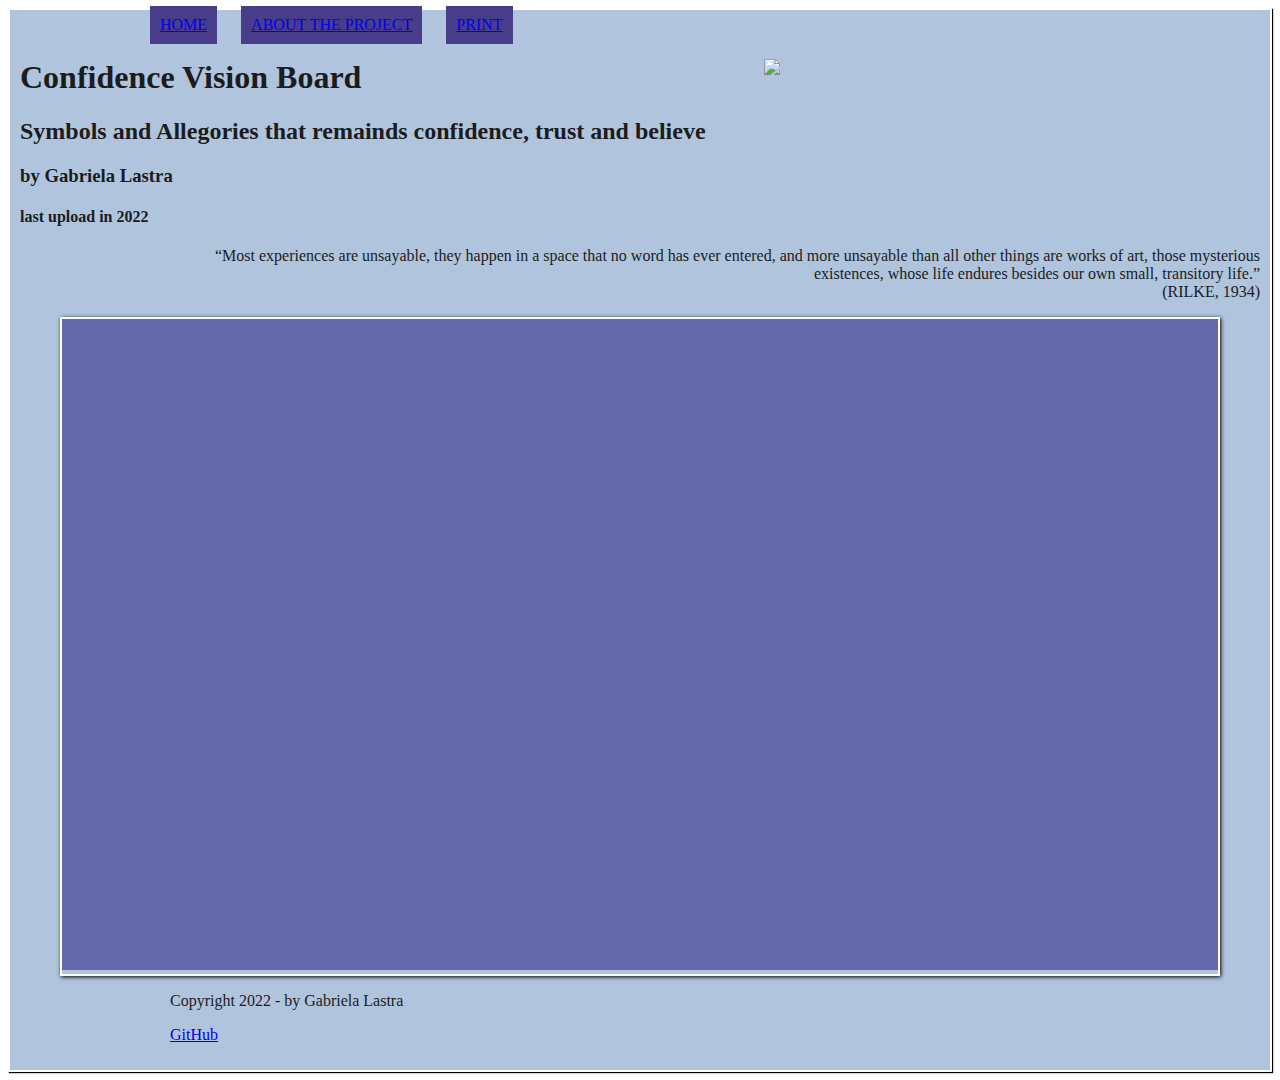
==== index.html @ 34f32f55 "Add files via upload" ====
<!DOCTYPE HTML>
<html>
<head>
	<meta charset="UTF-8">
	<title>CONFIDENCE VISIONBOARD</title>
	<link rel="stylesheet" type="text/css" href="_css/style.css">
</head>

<body>

<div id='interface'>
	<header id='cabecalho'>
		<nav id='menu'>
			<h1>Menu</h1>
			<ul>
				<li><a href='index.html'>Home</a></li>
				<li><a href='about.html'>About the Project</a></li>
				<li><a href='print.html'>Print</a></li>
			</ul>
		</nav>
	</header>
	<br>
	<section id='homebodytop'>
		<header id='cabecalhohometop'>
			<hgroup>
				<img align=right width=40% src='https://www.mkw.nrw/themes/custom/mkw_theme/public/images/logo.png'/>

				<h1>Confidence Vision Board</h1>
				<h2>Symbols and Allegories that remainds confidence, trust and believe</h2>
				<h3>by Gabriela Lastra</h3>
				<h4>last upload in 2022</h4>

			</hgroup>
		</header>
	

<p align='right'> “Most experiences are unsayable, they happen in a space that no word has ever entered,
and more unsayable than all other things are works of art, those mysterious existences,
whose life endures besides our own small, transitory life.”
</br>
(RILKE, 1934)
</p>

<figure class='foto-leg'>
	<img src='_media/teste_img.jpg'/>
	<figcaption>
		<h3>Nome do Artista</h3>
		<p>Descrição</p>
	</figcaption>
</figure>

<footer id="rodape">
<p>Copyright 2022 - by Gabriela Lastra
</p>
<p>
<a href="https://github.com/gabrielalastra/" target="blank">GitHub</a></p>
</footer>

</div>
</body>
</html>
---- _css/style.css ----
@charset "UTF-8";

/* MENU */
nav#menu{
	display: block;
}
nav#menu ul{
	list-style: none;
	text-transform: uppercase;
	position: absolute;
	top: -20px;
	left: 100px;
}
nav#menu li{
	display: inline-block;
	background-color: #483D8B;
	color: white;
	padding: 10px;
	margin: 10px;
}
nav#menu h1{
	display: none;
}

div#interface {
	background-color: #B0C4DE;
	border: 2px solid white;
	box-shadow: 1px 1px 1px black;
	padding: 10px;
	padding-left: 10px;
}
div#about {
	background-color: #DCDCDC;
}
/* BODY */
body {
	background-color: white 	;
	color: #1C1C1C;
}
p{/*distancia do paragrafo*/
	text-indent: 150px;
}

aside#lateral {
	background-color: #B0C4DE;
	display: block;
	width: 300px;
	float: right;
	padding: 10px;
	margin-right: 10px;
	box-shadow: 2px 2px 2px rgba(0,0,0,.5);
}

/* ART */
figure.foto-leg {
	position: relative;
	border: 2px solid white;
	box-shadow: 1px 1px 4px black;
}
figure.foto-leg img {
	width: 100%;
	height: 100%;
}
figure.foto-leg figcaption{
	opacity: 0;
	position: absolute;
	top: 0px;
	background-color: rgba(0,0,0,.4);
	color: white;
	padding: 10px;
	width: 100%;
	height: 100%;
	box-sizing: border-box;
	transition: opacity 1s;
}
figure.foto-leg:hover figcaption{
	opacity: 1;
}
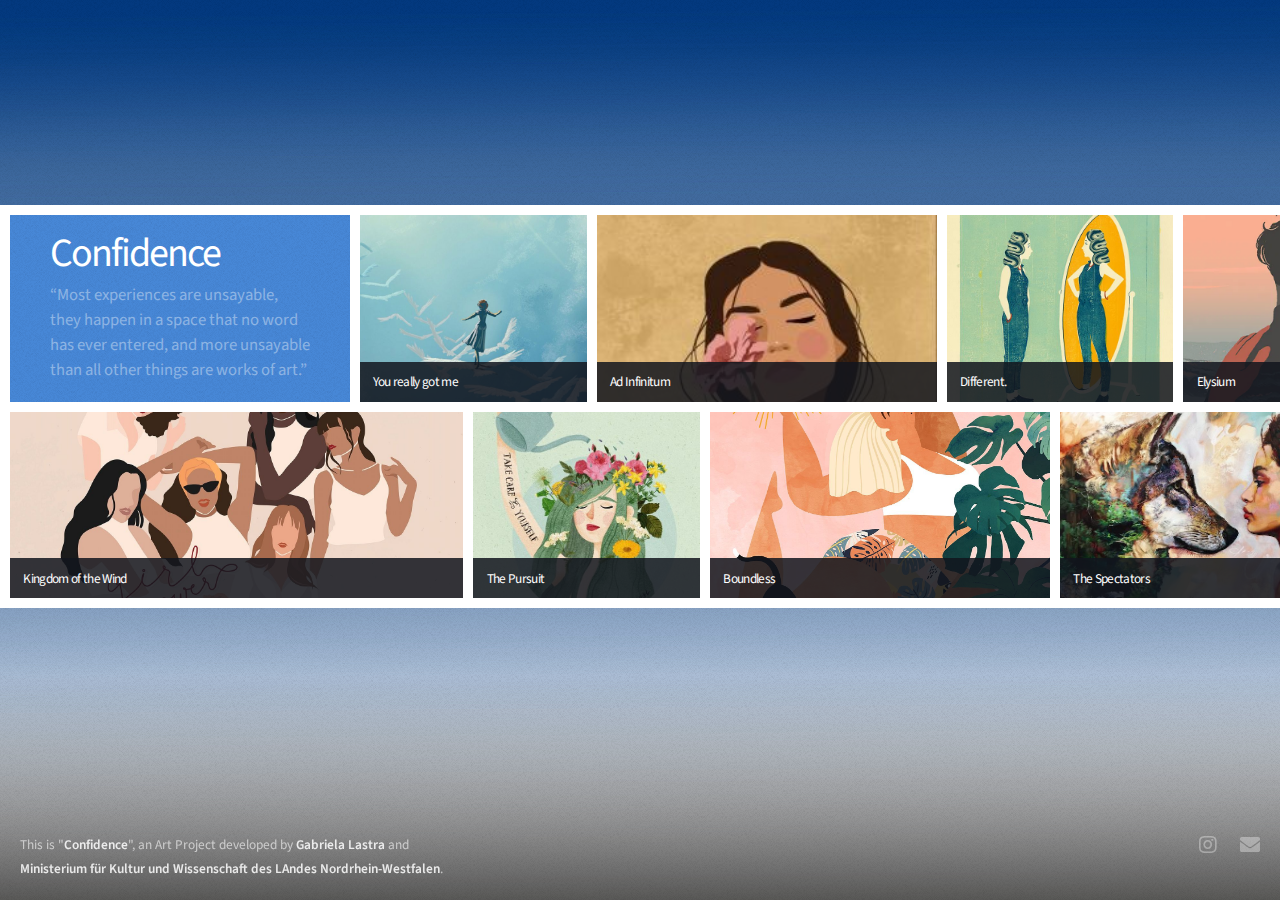
==== commit 87f02d2c: "layout test" ====
--- a/index.html
+++ b/index.html
@@ -1,61 +1,112 @@
-<!DOCTYPE HTML>
-<html>
-<head>
-	<meta charset="UTF-8">
-	<title>CONFIDENCE VISIONBOARD</title>
-	<link rel="stylesheet" type="text/css" href="_css/style.css">
-</head>
-
-<body>
-
-<div id='interface'>
-	<header id='cabecalho'>
-		<nav id='menu'>
-			<h1>Menu</h1>
-			<ul>
-				<li><a href='index.html'>Home</a></li>
-				<li><a href='about.html'>About the Project</a></li>
-				<li><a href='print.html'>Print</a></li>
-			</ul>
-		</nav>
-	</header>
-	<br>
-	<section id='homebodytop'>
-		<header id='cabecalhohometop'>
-			<hgroup>
-				<img align=right width=40% src='https://www.mkw.nrw/themes/custom/mkw_theme/public/images/logo.png'/>
-
-				<h1>Confidence Vision Board</h1>
-				<h2>Symbols and Allegories that remainds confidence, trust and believe</h2>
-				<h3>by Gabriela Lastra</h3>
-				<h4>last upload in 2022</h4>
-
-			</hgroup>
-		</header>
-	
-
-<p align='right'> “Most experiences are unsayable, they happen in a space that no word has ever entered,
-and more unsayable than all other things are works of art, those mysterious existences,
-whose life endures besides our own small, transitory life.”
-</br>
-(RILKE, 1934)
-</p>
-
-<figure class='foto-leg'>
-	<img src='_media/teste_img.jpg'/>
-	<figcaption>
-		<h3>Nome do Artista</h3>
-		<p>Descrição</p>
-	</figcaption>
-</figure>
-
-<footer id="rodape">
-<p>Copyright 2022 - by Gabriela Lastra
-</p>
-<p>
-<a href="https://github.com/gabrielalastra/" target="blank">GitHub</a></p>
-</footer>
-
-</div>
-</body>
+<!DOCTYPE HTML>
+<html>
+	<head>
+		<title>Confidence</title>
+		<meta charset="utf-8" />
+		<meta name="viewport" content="width=device-width, initial-scale=1, user-scalable=no" />
+		<link rel="stylesheet" href="assets/css/main.css" />
+		<noscript><link rel="stylesheet" href="assets/css/noscript.css" /></noscript>
+	</head>
+	<body class="is-preload">
+
+		<!-- Wrapper -->
+			<div id="wrapper">
+
+				<!-- Main -->
+					<section id="main">
+
+						<!-- Items -->
+							<div class="items">
+
+								<div class="item intro span-2">
+									<h1>Confidence</h1>
+									<p>“Most experiences are unsayable, they happen in a space that no word has ever entered,
+									and more unsayable than all other things are works of art.”</p>
+								</div>
+
+								<article class="item thumb span-1">
+									<h2>You really got me</h2>
+									<a href="images/fulls/01.jpeg" class="image"><img src="images/thumbs/01.jpeg" alt=""></a>
+								</article>
+
+								<article class="item thumb span-2">
+									<h2>Ad Infinitum</h2>
+									<a href="images/fulls/02.jpeg" class="image"><img src="images/thumbs/02.jpeg" alt=""></a>
+								</article>
+
+								<article class="item thumb span-1">
+									<h2>Different.</h2>
+									<a href="images/fulls/03.jpeg" class="image"><img src="images/thumbs/03.jpeg" alt=""></a>
+								</article>
+
+								<article class="item thumb span-1">
+									<h2>Elysium</h2>
+									<a href="images/fulls/04.png" class="image"><img src="images/thumbs/04.png" alt=""></a>
+								</article>
+
+								<article class="item thumb span-3">
+									<h2>Kingdom of the Wind</h2>
+									<a href="images/fulls/05.jpeg" class="image"><img src="images/thumbs/05.jpeg" alt=""></a>
+								</article>
+
+								<article class="item thumb span-1">
+									<h2>The Pursuit</h2>
+									<a href="images/fulls/06.png" class="image"><img src="images/thumbs/06.png" alt=""></a>
+								</article>
+
+								<article class="item thumb span-2">
+									<h2>Boundless</h2>
+									<a href="images/fulls/07.jpeg" class="image"><img src="images/thumbs/07.jpeg" alt=""></a>
+								</article>
+
+								<article class="item thumb span-2">
+									<h2>The Spectators</h2>
+									<a href="images/fulls/08.jpeg" class="image"><img src="images/thumbs/08.jpeg" alt=""></a>
+								</article>
+
+							</div>
+
+						<!-- Items -->
+							<div class="items">
+
+								<article class="item thumb span-3"><h2>Kingdom of the Wind</h2><a href="images/fulls/05.jpeg" class="image"><img src="images/thumbs/05.jpeg" alt=""></a></article>
+								<article class="item thumb span-1"><h2>The Pursuit</h2><a href="images/fulls/06.png" class="image"><img src="images/thumbs/06.png" alt=""></a></article>
+								<article class="item thumb span-2"><h2>Boundless</h2><a href="images/fulls/07.jpeg" class="image"><img src="images/thumbs/07.jpeg" alt=""></a></article>
+								<article class="item thumb span-2"><h2>The Spectators</h2><a href="images/fulls/08.jpeg" class="image"><img src="images/thumbs/08.jpeg" alt=""></a></article>
+								<article class="item thumb span-1"><h2>You really got me</h2><a href="images/fulls/01.jpeg" class="image"><img src="images/thumbs/01.jpeg" alt=""></a></article>
+								<article class="item thumb span-2"><h2>Ad Infinitum</h2><a href="images/fulls/02.jpeg" class="image"><img src="images/thumbs/02.jpeg" alt=""></a></article>
+								<article class="item thumb span-1"><h2>Different.</h2><a href="images/fulls/03.jpeg" class="image"><img src="images/thumbs/03.jpeg" alt=""></a></article>
+								<article class="item thumb span-2"><h2>Kingdom of the Wind</h2><a href="images/fulls/05.jpeg" class="image"><img src="images/thumbs/05.jpeg" alt=""></a></article>
+								<article class="item thumb span-1"><h2>Elysium</h2><a href="images/fulls/04.png" class="image"><img src="images/thumbs/04.png" alt=""></a></article>
+
+							</div>
+
+					</section>
+
+				<!-- Footer -->
+					<section id="footer">
+						<section>
+							<p>This is "<strong>Confidence</strong>", an Art Project developed by <strong>Gabriela Lastra</strong> and<br /> <strong>Ministerium für Kultur und Wissenschaft des LAndes Nordrhein-Westfalen</strong>.</p>
+						</section>
+						<section>
+							<ul class="icons">
+								
+								<li><a href="#" class="icon brands fa-instagram"><span class="label">Instagram</span></a></li>
+								
+								<li><a href="#" class="icon solid fa-envelope"><span class="label">Email</span></a></li>
+							</ul>
+						</section>
+					</section>
+
+			</div>
+
+		<!-- Scripts -->
+			<script src="assets/js/jquery.min.js"></script>
+			<script src="assets/js/jquery.poptrox.min.js"></script>
+			<script src="assets/js/browser.min.js"></script>
+			<script src="assets/js/breakpoints.min.js"></script>
+			<script src="assets/js/util.js"></script>
+			<script src="assets/js/main.js"></script>
+
+	</body>
 </html>--- a/assets/css/main.css
+++ b/assets/css/main.css
@@ -0,0 +1,828 @@
+@import url("https://fonts.googleapis.com/css?family=Source+Sans+Pro:400,600");
+@import url("fontawesome-all.min.css");
+
+
+html, body, div, span, applet, object,
+iframe, h1, h2, h3, h4, h5, h6, p, blockquote,
+pre, a, abbr, acronym, address, big, cite,
+code, del, dfn, em, img, ins, kbd, q, s, samp,
+small, strike, strong, sub, sup, tt, var, b,
+u, i, center, dl, dt, dd, ol, ul, li, fieldset,
+form, label, legend, table, caption, tbody,
+tfoot, thead, tr, th, td, article, aside,
+canvas, details, embed, figure, figcaption,
+footer, header, hgroup, menu, nav, output, ruby,
+section, summary, time, mark, audio, video {
+	margin: 0;
+	padding: 0;
+	border: 0;
+	font-size: 100%;
+	font: inherit;
+	vertical-align: baseline;}
+
+article, aside, details, figcaption, figure,
+footer, header, hgroup, menu, nav, section {
+	display: block;}
+
+body {
+	line-height: 1;
+}
+
+ol, ul {
+	list-style: none;
+}
+
+blockquote, q {
+	quotes: none;
+}
+
+	blockquote:before, blockquote:after, q:before, q:after {
+		content: '';
+		content: none;
+	}
+
+table {
+	border-collapse: collapse;
+	border-spacing: 0;
+}
+
+body {
+	-webkit-text-size-adjust: none;
+}
+
+mark {
+	background-color: transparent;
+	color: inherit;
+}
+
+input::-moz-focus-inner {
+	border: 0;
+	padding: 0;
+}
+
+input, select, textarea {
+	-moz-appearance: none;
+	-webkit-appearance: none;
+	-ms-appearance: none;
+	appearance: none;
+}
+
+/* Basic */
+
+	html {
+		box-sizing: border-box;
+	}
+
+	*, *:before, *:after {
+		box-sizing: inherit;
+	}
+
+	body {
+		background-image: url("images/overlay.png"), -moz-linear-gradient(top, rgba(0, 0, 0, 0) 75%, rgba(0, 0, 0, 0.65)), url("../../images/bg.jpg");
+		background-image: url("images/overlay.png"), -webkit-linear-gradient(top, rgba(0, 0, 0, 0) 75%, rgba(0, 0, 0, 0.65)), url("../../images/bg.jpg");
+		background-image: url("images/overlay.png"), -ms-linear-gradient(top, rgba(0, 0, 0, 0) 75%, rgba(0, 0, 0, 0.65)), url("../../images/bg.jpg");
+		background-image: url("images/overlay.png"), linear-gradient(top, rgba(0, 0, 0, 0) 75%, rgba(0, 0, 0, 0.65)), url("../../images/bg.jpg");
+		background-position: top left, bottom left, auto;
+		background-size: auto, 100% 100%, cover;
+		background-attachment: fixed;
+		background-repeat: repeat, no-repeat, auto;
+		position: relative;
+		background-color: #150C07;
+		line-height: 1.75em;
+		overflow-x: hidden;
+		overflow-y: auto;
+	}
+
+		body.is-preload *, body.is-preload *:before, body.is-preload *:after {
+			-moz-animation: none !important;
+			-webkit-animation: none !important;
+			-ms-animation: none !important;
+			animation: none !important;
+			-moz-transition: none !important;
+			-webkit-transition: none !important;
+			-ms-transition: none !important;
+			transition: none !important;
+		}
+
+		@media screen and (max-width: 1280px) {
+
+			body {
+				background-attachment: scroll;
+			}
+
+		}
+
+		@media screen and (max-width: 736px) {
+
+			body {
+				background-attachment: scroll;
+				background-size: auto, 100% 100%, 250% auto;
+				background-repeat: repeat, no-repeat, no-repeat;
+				background-position: top left, bottom left, 50% 0%;
+			}
+
+		}
+
+	body, input, select, textarea {
+		font-family: 'Source Sans Pro';
+		font-weight: 400;
+		padding: 0;
+		font-size: 13pt;
+		color: rgba(255, 255, 255, 0.6);
+	}
+
+		@media screen and (max-width: 1680px) {
+
+			body, input, select, textarea {
+				font-size: 11pt;
+			}
+
+		}
+
+		@media screen and (max-width: 1280px) {
+
+			body, input, select, textarea {
+				font-size: 10pt;
+			}
+
+		}
+
+		@media screen and (max-width: 980px) {
+
+			body, input, select, textarea {
+				font-size: 11pt;
+			}
+
+		}
+
+	a {
+		color: #fff;
+		color: rgba(255, 255, 255, 0.85);
+		text-decoration: none;
+		-moz-transition: color 0.25s ease-in-out;
+		-webkit-transition: color 0.25s ease-in-out;
+		-ms-transition: color 0.25s ease-in-out;
+		transition: color 0.25s ease-in-out;
+	}
+
+		a:hover {
+			color: #d64760;
+		}
+
+	h1, h2, h3, h4, h5, h6 {
+		font-weight: 400;
+		color: #fff;
+		letter-spacing: -0.05em;
+	}
+
+	strong, b {
+		color: #fff;
+		color: rgba(255, 255, 255, 0.85);
+		font-weight: 600;
+	}
+
+/* List */
+
+	ul.icons {
+		cursor: default;
+		margin: 0 0 0.5em 0;
+	}
+
+		ul.icons li {
+			display: inline-block;
+			font-size: 1.5em;
+			margin-left: 1em;
+		}
+
+			ul.icons li span {
+				display: none;
+			}
+
+			ul.icons li a {
+				opacity: 0.35;
+				color: #fff;
+				-moz-transition: opacity 0.25s ease-in-out;
+				-webkit-transition: opacity 0.25s ease-in-out;
+				-ms-transition: opacity 0.25s ease-in-out;
+				transition: opacity 0.25s ease-in-out;
+			}
+
+				ul.icons li a:hover {
+					opacity: 1.0;
+				}
+
+			ul.icons li:first-child {
+				margin-left: 0;
+			}
+
+		@media screen and (max-width: 736px) {
+
+			ul.icons {
+				margin: 0 0 2em 0;
+			}
+
+		}
+
+/* Icons */
+
+	.icon {
+		text-decoration: none;
+		position: relative;
+		text-decoration: none;
+	}
+
+		.icon:before {
+			-moz-osx-font-smoothing: grayscale;
+			-webkit-font-smoothing: antialiased;
+			display: inline-block;
+			font-style: normal;
+			font-variant: normal;
+			text-rendering: auto;
+			line-height: 1;
+			text-transform: none !important;
+			font-family: 'Font Awesome 5 Free';
+			font-weight: 400;
+		}
+
+		.icon:before {
+			line-height: inherit;
+		}
+
+		.icon > .label {
+			display: none;
+		}
+
+		.icon.solid:before {
+			font-weight: 900;
+		}
+
+		.icon.brands:before {
+			font-family: 'Font Awesome 5 Brands';
+		}
+
+/* Wrapper */
+
+	#wrapper {
+		min-height: 100vh;
+		display: -moz-flex;
+		display: -webkit-flex;
+		display: -ms-flex;
+		display: flex;
+		-moz-flex-direction: column;
+		-webkit-flex-direction: column;
+		-ms-flex-direction: column;
+		flex-direction: column;
+		-moz-justify-content: space-between;
+		-webkit-justify-content: space-between;
+		-ms-justify-content: space-between;
+		justify-content: space-between;
+		-moz-align-items: center;
+		-webkit-align-items: center;
+		-ms-align-items: center;
+		align-items: center;
+		-moz-transition: -moz-filter 0.5s ease-in-out;
+		-webkit-transition: -webkit-filter 0.5s ease-in-out;
+		-ms-transition: -ms-filter 0.5s ease-in-out;
+		transition: filter 0.5s ease-in-out;
+	}
+
+		#wrapper:before {
+			content: '';
+			display: block;
+		}
+
+		body.is-poptrox-visible #wrapper {
+			-moz-filter: blur(0.25em);
+			-webkit-filter: blur(0.25em);
+			-ms-filter: blur(0.25em);
+			filter: blur(0.25em);
+		}
+
+		@media screen and (max-width: 736px) {
+
+			#wrapper {
+				min-height: 0;
+			}
+
+		}
+
+/* Scroll Zone */
+
+	.scrollZone {
+		position: fixed;
+		width: 6rem;
+		height: 100vh;
+		cursor: -moz-grab;
+		cursor: -webkit-grab;
+		cursor: -ms-grab;
+		cursor: grab;
+		z-index: 10001;
+	}
+
+		.scrollZone.left {
+			left: 0;
+		}
+
+		.scrollZone.right {
+			right: 0;
+		}
+
+		@media screen and (max-width: 736px) {
+
+			.scrollZone {
+				display: none;
+			}
+
+		}
+
+/* Main */
+
+	#main {
+		-moz-transition: opacity 1s ease-in-out;
+		-webkit-transition: opacity 1s ease-in-out;
+		-ms-transition: opacity 1s ease-in-out;
+		transition: opacity 1s ease-in-out;
+		-moz-transition-delay: 0.5s;
+		-webkit-transition-delay: 0.5s;
+		-ms-transition-delay: 0.5s;
+		transition-delay: 0.5s;
+		position: relative;
+		z-index: 1;
+		width: -moz-min-content;
+		width: -webkit-min-content;
+		width: -ms-min-content;
+		width: min-content;
+		max-width: 100vw;
+		overflow-x: hidden;
+		-webkit-overflow-scrolling: touch;
+		padding: 5px;
+	}
+
+		#main .items {
+			display: -moz-flex;
+			display: -webkit-flex;
+			display: -ms-flex;
+			display: flex;
+		}
+
+			#main .items > :last-child {
+				border-right: solid 10px #ffffff;
+			}
+
+		#main .item {
+			-moz-flex-grow: 0;
+			-webkit-flex-grow: 0;
+			-ms-flex-grow: 0;
+			flex-grow: 0;
+			-moz-flex-shrink: 0;
+			-webkit-flex-shrink: 0;
+			-ms-flex-shrink: 0;
+			flex-shrink: 0;
+			margin: 5px;
+			height: 16em;
+			box-shadow: 0 0 0 10px #ffffff;
+		}
+
+			#main .item.span-1 {
+				width: 20em;
+			}
+
+			#main .item.span-2 {
+				width: 30em;
+			}
+
+			#main .item.span-3 {
+				width: 40em;
+			}
+
+			#main .item.intro {
+				background-color: #4787d6;
+				background-image: url("images/overlay.png");
+				display: -moz-flex;
+				display: -webkit-flex;
+				display: -ms-flex;
+				display: flex;
+				-moz-flex-direction: column;
+				-webkit-flex-direction: column;
+				-ms-flex-direction: column;
+				flex-direction: column;
+				-moz-justify-content: center;
+				-webkit-justify-content: center;
+				-ms-justify-content: center;
+				justify-content: center;
+				padding: 1em 3em;
+			}
+
+				#main .item.intro h1 {
+					font-size: 3em;
+					line-height: 1em;
+				}
+
+				#main .item.intro p {
+					font-size: 1.25em;
+					line-height: 1.5em;
+					margin: 0.5em 0 0 0;
+					opacity: 0.65;
+				}
+
+			#main .item.thumb {
+				display: block;
+				position: relative;
+				background: rgba(255, 255, 255, 0.25);
+				cursor: default;
+			}
+
+				#main .item.thumb h2 {
+					position: absolute;
+					bottom: 0;
+					left: 0;
+					background: rgba(18, 21, 29, 0.85);
+					width: 100%;
+					padding: 1em;
+					font-weight: 400;
+					line-height: 1em;
+					z-index: 2;
+				}
+
+				#main .item.thumb img {
+					display: block;
+					z-index: 1;
+					position: absolute;
+					top: 0;
+					left: 0;
+					width: 100%;
+					height: 100%;
+					-moz-object-fit: cover;
+					-webkit-object-fit: cover;
+					-ms-object-fit: cover;
+					object-fit: cover;
+					-moz-object-position: center;
+					-webkit-object-position: center;
+					-ms-object-position: center;
+					object-position: center;
+					-moz-transition: opacity 0.75s ease-in-out;
+					-webkit-transition: opacity 0.75s ease-in-out;
+					-ms-transition: opacity 0.75s ease-in-out;
+					transition: opacity 0.75s ease-in-out;
+					-moz-transition-delay: 1.25s;
+					-webkit-transition-delay: 1.25s;
+					-ms-transition-delay: 1.25s;
+					transition-delay: 1.25s;
+				}
+
+				#main .item.thumb.delay-1 img {
+					-moz-transition-delay: 1.375s;
+					-webkit-transition-delay: 1.375s;
+					-ms-transition-delay: 1.375s;
+					transition-delay: 1.375s;
+				}
+
+				#main .item.thumb.delay-2 img {
+					-moz-transition-delay: 1.5s;
+					-webkit-transition-delay: 1.5s;
+					-ms-transition-delay: 1.5s;
+					transition-delay: 1.5s;
+				}
+
+				#main .item.thumb.delay-3 img {
+					-moz-transition-delay: 1.625s;
+					-webkit-transition-delay: 1.625s;
+					-ms-transition-delay: 1.625s;
+					transition-delay: 1.625s;
+				}
+
+				#main .item.thumb.delay-4 img {
+					-moz-transition-delay: 1.75s;
+					-webkit-transition-delay: 1.75s;
+					-ms-transition-delay: 1.75s;
+					transition-delay: 1.75s;
+				}
+
+				#main .item.thumb.delay-5 img {
+					-moz-transition-delay: 1.875s;
+					-webkit-transition-delay: 1.875s;
+					-ms-transition-delay: 1.875s;
+					transition-delay: 1.875s;
+				}
+
+				#main .item.thumb.delay-6 img {
+					-moz-transition-delay: 2s;
+					-webkit-transition-delay: 2s;
+					-ms-transition-delay: 2s;
+					transition-delay: 2s;
+				}
+
+		body.is-preload #main {
+			opacity: 0;
+		}
+
+			body.is-preload #main .item.thumb img {
+				opacity: 0;
+			}
+
+		@media screen and (max-width: 1680px) {
+
+			#main .item {
+				height: 14em;
+			}
+
+				#main .item.span-1 {
+					width: 17em;
+				}
+
+				#main .item.span-2 {
+					width: 25.5em;
+				}
+
+				#main .item.span-3 {
+					width: 34em;
+				}
+
+		}
+
+		@media screen and (max-width: 736px) {
+
+			#main {
+				width: 100%;
+				overflow-x: hidden;
+				overflow-y: auto;
+				padding: 2.5px;
+			}
+
+				#main .items {
+					-moz-flex-wrap: wrap;
+					-webkit-flex-wrap: wrap;
+					-ms-flex-wrap: wrap;
+					flex-wrap: wrap;
+					-moz-justify-content: center;
+					-webkit-justify-content: center;
+					-ms-justify-content: center;
+					justify-content: center;
+				}
+
+					#main .items > :last-child {
+						border-right: 0;
+					}
+
+				#main .item {
+					-moz-flex-grow: 1;
+					-webkit-flex-grow: 1;
+					-ms-flex-grow: 1;
+					flex-grow: 1;
+					-moz-flex-shrink: 1;
+					-webkit-flex-shrink: 1;
+					-ms-flex-shrink: 1;
+					flex-shrink: 1;
+					width: calc(50vw - 15px) !important;
+					margin: 2.5px;
+					box-shadow: 0 0 0 5px #ffffff;
+				}
+
+					#main .item.intro {
+						width: calc(100vw - 20px) !important;
+						text-align: center;
+						height: auto;
+						padding: 3em;
+					}
+
+						#main .item.intro h1 {
+							font-size: 2em;
+						}
+
+						#main .item.intro p {
+							font-size: 1em;
+						}
+
+					#main .item.thumb h2 {
+						display: none;
+					}
+
+		}
+
+		@media screen and (max-width: 480px) {
+
+			#main .item {
+				height: 10em;
+			}
+
+		}
+
+/* Header */
+
+	#footer {
+		width: 100%;
+		padding: 1.5em;
+		display: -moz-flex;
+		display: -webkit-flex;
+		display: -ms-flex;
+		display: flex;
+		-moz-justify-content: space-between;
+		-webkit-justify-content: space-between;
+		-ms-justify-content: space-between;
+		justify-content: space-between;
+		position: relative;
+		z-index: 10002;
+	}
+
+		#footer > section:first-child {
+			text-align: left;
+			max-width: 36em;
+			padding-right: 2em;
+		}
+
+		#footer > section:last-child {
+			text-align: right;
+			max-width: 36em;
+		}
+
+		#footer h2 {
+			font-size: 2.25em;
+			margin: 0 0 1em 0;
+		}
+/*
+		#footer .copyright li {
+			display: inline-block;
+			margin-left: 1em;
+			padding-left: 1em;
+			border-left: solid 1px rgba(255, 255, 255, 0.25);
+			line-height: 1em;
+		}
+
+			#footer .copyright li:first-child {
+				border-left: 0;
+				margin-left: 0;
+				padding-left: 0;
+			}
+*/
+		@media screen and (max-width: 980px) {
+
+			#footer {
+				-moz-flex-direction: column;
+				-webkit-flex-direction: column;
+				-ms-flex-direction: column;
+				flex-direction: column;
+			}
+
+				#footer > section:first-child {
+					width: 100%;
+					padding-right: 0;
+				}
+
+				#footer > section:last-child {
+					text-align: left;
+					margin: 1.5em 0 0 0;
+					width: 100%;
+				}
+
+		}
+
+		@media screen and (max-width: 736px) {
+
+			#footer {
+				text-align: center;
+				padding: 3em;
+			}
+
+				#footer > section:first-child {
+					text-align: center;
+					max-width: 100%;
+				}
+
+				#footer > section:last-child {
+					text-align: center;
+					max-width: 100%;
+				}
+/*
+				#footer .copyright li {
+					display: block;
+					margin: 0.75em 0 0 0;
+					padding-left: 0;
+					border-left: 0;
+				}
+
+					#footer .copyright li:first-child {
+						margin-top: 0;
+					}
+*/
+		}
+
+/* Popup */
+
+	.poptrox-popup {
+		background: #1a1f2c;
+		background: rgba(18, 21, 29, 0.9);
+		box-shadow: 0px 0px 0px 10px #fff, 0px 10px 60px 10px rgba(8, 11, 19, 0.55);
+		cursor: default;
+	}
+
+		.poptrox-popup .loader {
+			display: block;
+			width: 48px;
+			height: 48px;
+			position: absolute;
+			top: 50%;
+			left: 50%;
+			margin: -24px 0 0 -24px;
+			background: url("images/loader.gif");
+			opacity: 0.25;
+		}
+
+		.poptrox-popup .caption {
+			position: absolute;
+			bottom: 0;
+			left: 0;
+			background: #1a1f2c;
+			background: rgba(18, 21, 29, 0.85);
+			display: block;
+			width: 100%;
+			line-height: 75px;
+			text-align: center;
+			font-size: 1.25em;
+			color: #fff;
+		}
+
+		.poptrox-popup .nav-next, .poptrox-popup .nav-previous {
+			text-decoration: none;
+			font-weight: normal;
+			font-style: normal;
+			-moz-transition: opacity 0.25s ease-in-out;
+			-webkit-transition: opacity 0.25s ease-in-out;
+			-ms-transition: opacity 0.25s ease-in-out;
+			transition: opacity 0.25s ease-in-out;
+			opacity: 0.35;
+		}
+
+			.poptrox-popup .nav-next:hover, .poptrox-popup .nav-previous:hover {
+				opacity: 1.0;
+			}
+
+		.poptrox-popup .nav-next, .poptrox-popup .nav-previous {
+			text-decoration: none;
+			text-transform: none !important;
+			width: 150px;
+			height: 75px;
+			position: absolute;
+			bottom: 0;
+			cursor: pointer;
+			font-size: 3em;
+			line-height: 75px;
+		}
+
+			.poptrox-popup .nav-next:before, .poptrox-popup .nav-previous:before {
+				-moz-osx-font-smoothing: grayscale;
+				-webkit-font-smoothing: antialiased;
+				display: inline-block;
+				font-style: normal;
+				font-variant: normal;
+				text-rendering: auto;
+				line-height: 1;
+				text-transform: none !important;
+				font-family: 'Font Awesome 5 Free';
+				font-weight: 900;
+			}
+
+		.poptrox-popup .nav-next {
+			right: 0;
+			text-align: right;
+			padding-right: 30px;
+		}
+
+			.poptrox-popup .nav-next:before {
+				content: '\f105';
+			}
+
+		.poptrox-popup .nav-previous {
+			left: 0;
+			text-align: left;
+			padding-left: 30px;
+		}
+
+			.poptrox-popup .nav-previous:before {
+				content: '\f104';
+			}
+
+		@media screen and (max-width: 736px) {
+
+			.poptrox-popup {
+				background: #0a0f1c;
+				box-shadow: 0px 0px 30px 10px rgba(8, 11, 19, 0.85);
+				border: solid 2.5px #fff;
+				-moz-box-sizing: content-box;
+				-webkit-box-sizing: content-box;
+				-ms-box-sizing: content-box;
+				box-sizing: content-box;
+			}
+
+				.poptrox-popup .caption {
+					display: none !important;
+				}
+
+				.poptrox-popup .nav-next {
+					display: none !important;
+				}
+
+				.poptrox-popup .nav-previous {
+					display: none !important;
+				}
+
+		}--- a/assets/css/noscript.css
+++ b/assets/css/noscript.css
@@ -0,0 +1,9 @@
+
+	#main {
+		opacity: 1 !important;
+		overflow-x: auto !important;
+	}
+
+		#main .item.thumb img {
+			opacity: 1 !important;
+		}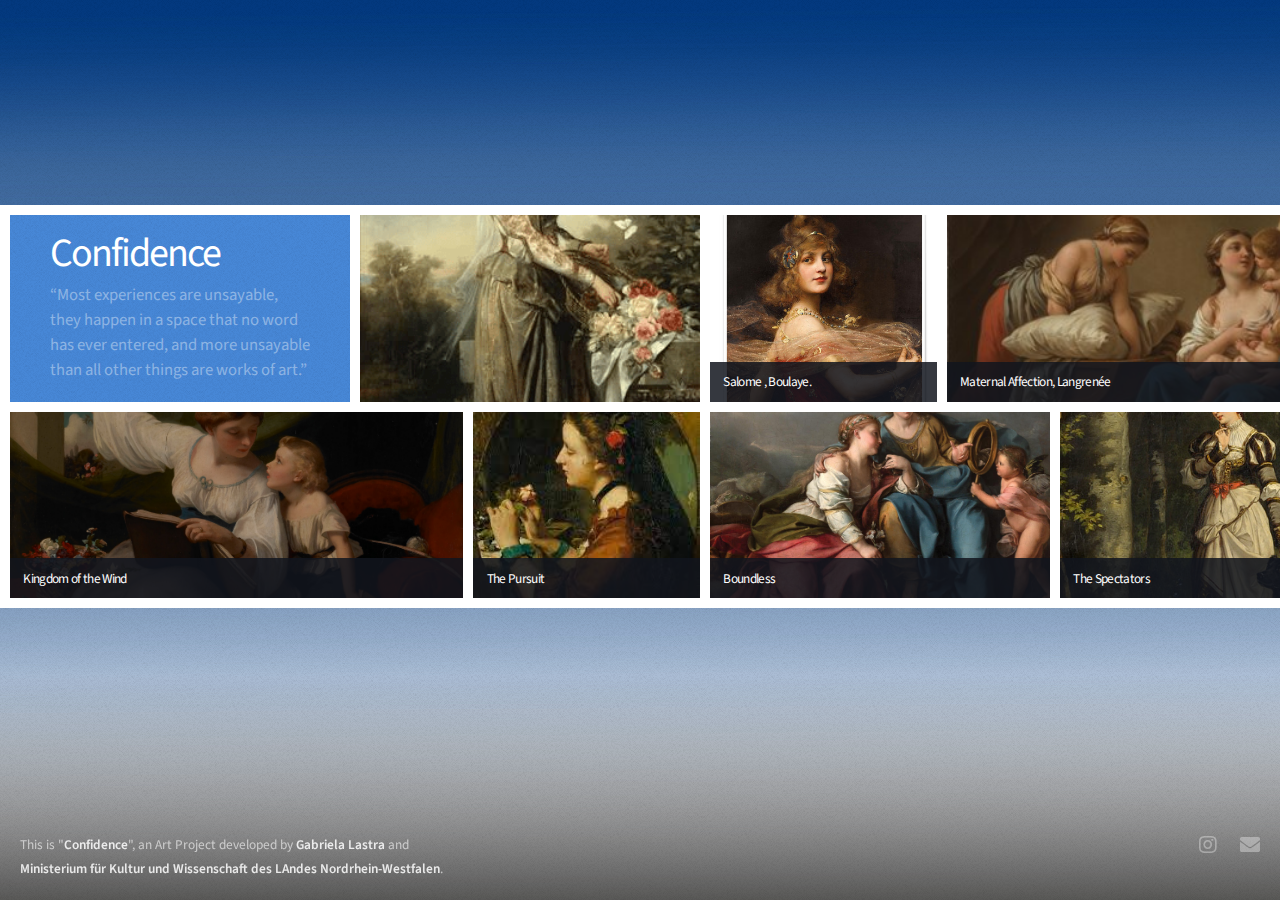
==== commit 2ecd350d: "first paintings" ====
--- a/index.html
+++ b/index.html
@@ -24,62 +24,118 @@
 									and more unsayable than all other things are works of art.”</p>
 								</div>
 
+								<article class="item thumb span-2">
+									<h3>Für immer vereint, Schweninger Jr.</h3>
+									<a href="images/fulls/01.png" class="image"><img src="images/thumbs/01.png" alt=""></a>
+								</article>
+
 								<article class="item thumb span-1">
-									<h2>You really got me</h2>
-									<a href="images/fulls/01.jpeg" class="image"><img src="images/thumbs/01.jpeg" alt=""></a>
+									<h2>Salome , Boulaye.</h2>
+									<a href="images/fulls/02.jpeg" class="image"><img src="images/thumbs/02.jpeg" alt=""></a>
+								</article>
+
+								<article class="item thumb span-3">
+									<h2>Maternal Affection, Langrenée</h2>
+									<a href="images/fulls/03.jpeg" class="image"><img src="images/thumbs/03.jpeg" alt=""></a>
+								</article>
+								<div class="item intro span-3">
+									<h1>Believe</h1>
+									<p>“Most experiences are unsayable, they happen in a space that no word has ever entered,
+									and more unsayable than all other things are works of art.”</p>
+								</div>
+								<article class="item thumb span-1">
+									<h2>Young Woman Drawing, Villers.</h2>
+									<a href="images/fulls/04.jpeg" class="image"><img src="images/thumbs/04.jpeg" alt=""></a>
+								</article>
+
+								<article class="item thumb span-3">
+									<h2>Young woman sewing - Schweninger Jr.</h2>
+									<a href="images/fulls/05.png" class="image"><img src="images/thumbs/05.png" alt=""></a>
+								</article>
+
+								<article class="item thumb span-1">
+									<h2>Allegory of Painting, Langrenée.</h2>
+									<a href="images/fulls/06.jpeg" class="image"><img src="images/thumbs/06.jpeg" alt=""></a>
 								</article>
 
 								<article class="item thumb span-2">
-									<h2>Ad Infinitum</h2>
-									<a href="images/fulls/02.jpeg" class="image"><img src="images/thumbs/02.jpeg" alt=""></a>
-								</article>
-
-								<article class="item thumb span-1">
-									<h2>Different.</h2>
-									<a href="images/fulls/03.jpeg" class="image"><img src="images/thumbs/03.jpeg" alt=""></a>
-								</article>
-
-								<article class="item thumb span-1">
-									<h2>Elysium</h2>
-									<a href="images/fulls/04.png" class="image"><img src="images/thumbs/04.png" alt=""></a>
-								</article>
-
-								<article class="item thumb span-3">
-									<h2>Kingdom of the Wind</h2>
-									<a href="images/fulls/05.jpeg" class="image"><img src="images/thumbs/05.jpeg" alt=""></a>
-								</article>
-
-								<article class="item thumb span-1">
-									<h2>The Pursuit</h2>
-									<a href="images/fulls/06.png" class="image"><img src="images/thumbs/06.png" alt=""></a>
-								</article>
-
-								<article class="item thumb span-2">
-									<h2>Boundless</h2>
+									<h2>Allegory of Love, Innocence and Prudence, Langrenée.</h2>
 									<a href="images/fulls/07.jpeg" class="image"><img src="images/thumbs/07.jpeg" alt=""></a>
 								</article>
 
 								<article class="item thumb span-2">
-									<h2>The Spectators</h2>
+									<h2>Far away thoughts, Schweninger Jr.</h2>
 									<a href="images/fulls/08.jpeg" class="image"><img src="images/thumbs/08.jpeg" alt=""></a>
 								</article>
 
+							<div class="item intro span-3">
+									<h1>Trust</h1>
+									<p>“Most experiences are unsayable, they happen in a space that no word has ever entered,
+									and more unsayable than all other things are works of art.”</p>
+								</div>
+								<article class="item thumb span-1">
+									<h1>The Love Potion, Morgan.</h1>
+									<a href="images/fulls/09.jpeg" class="image"><img src="images/thumbs/09.jpeg" alt=""></a>
+								</article>
+
+								<article class="item thumb span-3">
+									<h2>Rosalind, J.Sant.</h2>
+									<a href="images/fulls/10.jpeg" class="image"><img src="images/thumbs/10.jpeg" alt=""></a>
+								</article>
+
+								<article class="item thumb span-1">
+									<h2>The Fairy Tale, J. Sant.</h2>
+									<a href="images/fulls/11.jpeg" class="image"><img src="images/thumbs/11.jpeg" alt=""></a>
+								</article>
+
+								<article class="item thumb span-2">
+									<h2>Sentiment, J. Sant.</h2>
+									<a href="images/fulls/12.jpeg" class="image"><img src="images/thumbs/12.jpeg" alt=""></a>
+								</article>
+
+								<article class="item thumb span-2">
+									<h2>Beauties, G. Rochegrosse.</h2>
+									<a href="images/fulls/13.jpeg" class="image"><img src="images/thumbs/13.jpeg" alt=""></a>
+								</article>
 							</div>
 
-						<!-- Items -->
+						<!-- Items-->
 							<div class="items">
 
-								<article class="item thumb span-3"><h2>Kingdom of the Wind</h2><a href="images/fulls/05.jpeg" class="image"><img src="images/thumbs/05.jpeg" alt=""></a></article>
-								<article class="item thumb span-1"><h2>The Pursuit</h2><a href="images/fulls/06.png" class="image"><img src="images/thumbs/06.png" alt=""></a></article>
+								<article class="item thumb span-3"><h2>Kingdom of the Wind</h2><a href="images/fulls/11.jpeg" class="image"><img src="images/thumbs/11.jpeg" alt=""></a></article>
+								
+								<article class="item thumb span-1"><h2>The Pursuit</h2><a href="images/fulls/12.jpeg" class="image"><img src="images/thumbs/12.jpeg" alt=""></a></article>
+
+								
 								<article class="item thumb span-2"><h2>Boundless</h2><a href="images/fulls/07.jpeg" class="image"><img src="images/thumbs/07.jpeg" alt=""></a></article>
+								
 								<article class="item thumb span-2"><h2>The Spectators</h2><a href="images/fulls/08.jpeg" class="image"><img src="images/thumbs/08.jpeg" alt=""></a></article>
-								<article class="item thumb span-1"><h2>You really got me</h2><a href="images/fulls/01.jpeg" class="image"><img src="images/thumbs/01.jpeg" alt=""></a></article>
+								
+								<article class="item thumb span-1"><h2>You really got me</h2><a href="images/fulls/01.png" class="image"><img src="images/thumbs/01.png" alt=""></a></article>
+								
 								<article class="item thumb span-2"><h2>Ad Infinitum</h2><a href="images/fulls/02.jpeg" class="image"><img src="images/thumbs/02.jpeg" alt=""></a></article>
+								
 								<article class="item thumb span-1"><h2>Different.</h2><a href="images/fulls/03.jpeg" class="image"><img src="images/thumbs/03.jpeg" alt=""></a></article>
-								<article class="item thumb span-2"><h2>Kingdom of the Wind</h2><a href="images/fulls/05.jpeg" class="image"><img src="images/thumbs/05.jpeg" alt=""></a></article>
-								<article class="item thumb span-1"><h2>Elysium</h2><a href="images/fulls/04.png" class="image"><img src="images/thumbs/04.png" alt=""></a></article>
+								
+								<article class="item thumb span-2"><h2>Kingdom of the Wind</h2><a href="images/fulls/09.jpeg" class="image"><img src="images/thumbs/09.jpeg" alt=""></a></article>
+								
+								<article class="item thumb span-1"><h2>Elysium</h2><a href="images/fulls/04.jpeg" class="image"><img src="images/thumbs/04.jpeg" alt=""></a></article>
 
-							</div>
+								<article class="item thumb span-2"><h2>Boundless</h2><a href="images/fulls/10.jpeg" class="image"><img src="images/thumbs/10.jpeg" alt=""></a></article>
+								
+								<article class="item thumb span-2"><h2>The Spectators</h2><a href="images/fulls/09.jpeg" class="image"><img src="images/thumbs/09.jpeg" alt=""></a></article>
+								
+								<article class="item thumb span-1"><h2>You really got me</h2><a href="images/fulls/10.jpeg" class="image"><img src="images/thumbs/10.jpeg" alt=""></a></article>
+								
+								<article class="item thumb span-2"><h2>Ad Infinitum</h2><a href="images/fulls/12.jpeg" class="image"><img src="images/thumbs/12.jpeg" alt=""></a></article>
+								
+								<article class="item thumb span-1"><h2>Different.</h2><a href="images/fulls/03.jpeg" class="image"><img src="images/thumbs/03.jpeg" alt=""></a></article>
+								
+								<article class="item thumb span-2"><h2>Kingdom of the Wind</h2><a href="images/fulls/05.png" class="image"><img src="images/thumbs/05.png" alt=""></a></article>
+								
+								<article class="item thumb span-1"><h2>Elysium</h2><a href="images/fulls/04.jpeg" class="image"><img src="images/thumbs/04.jpeg" alt=""></a></article>
+
+							</div> 
 
 					</section>
 
